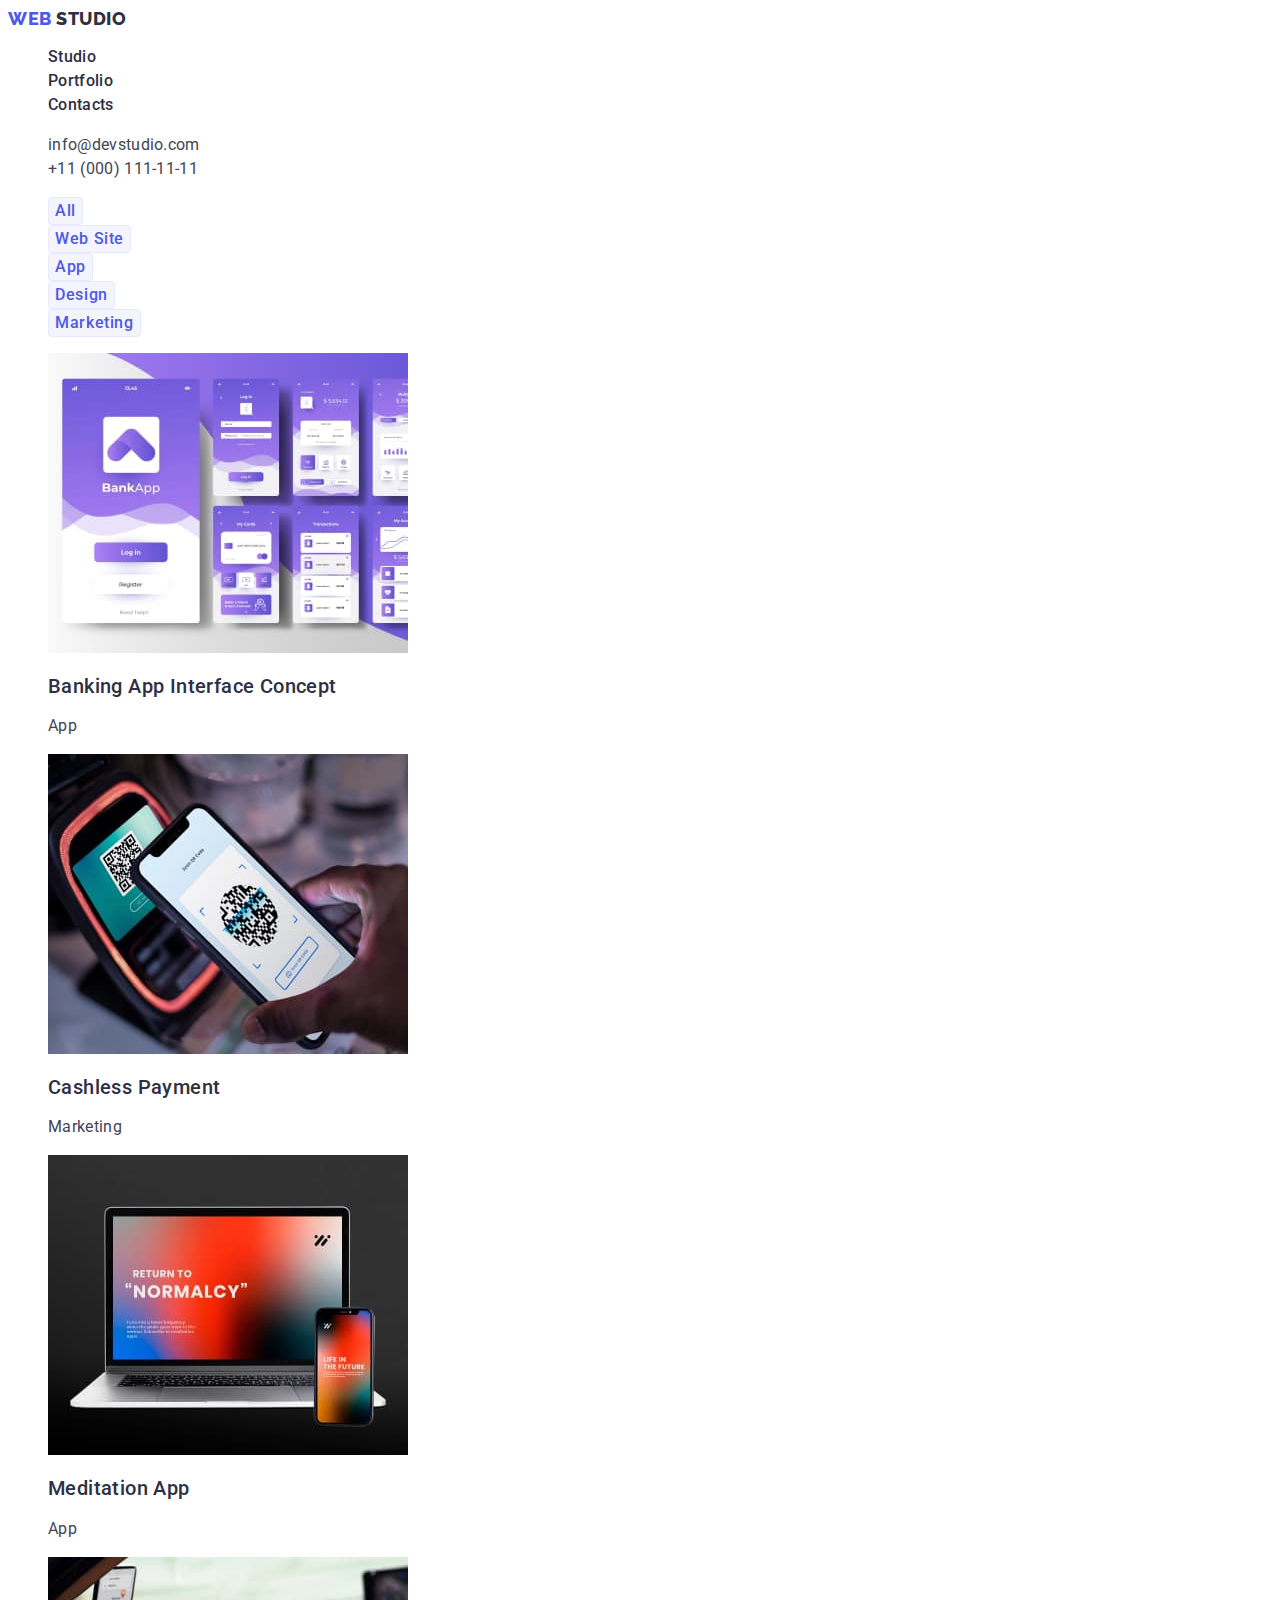
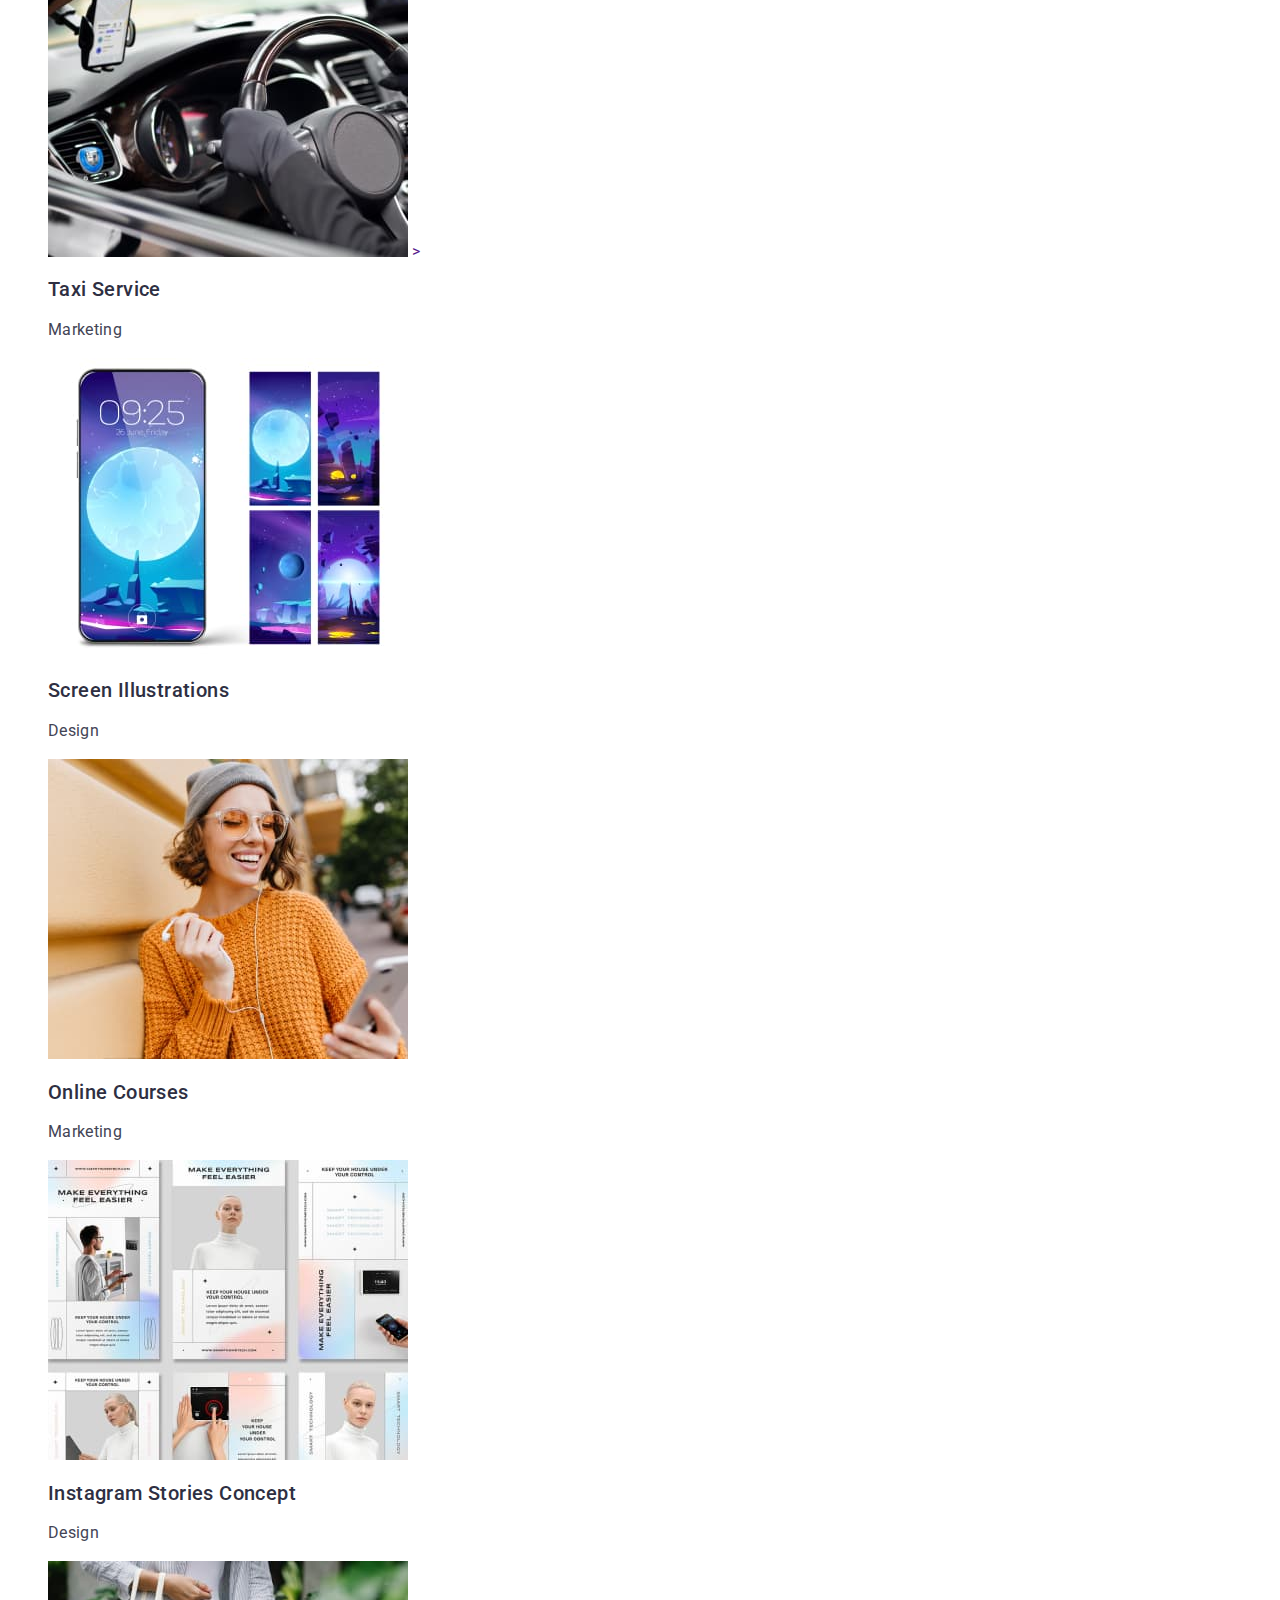
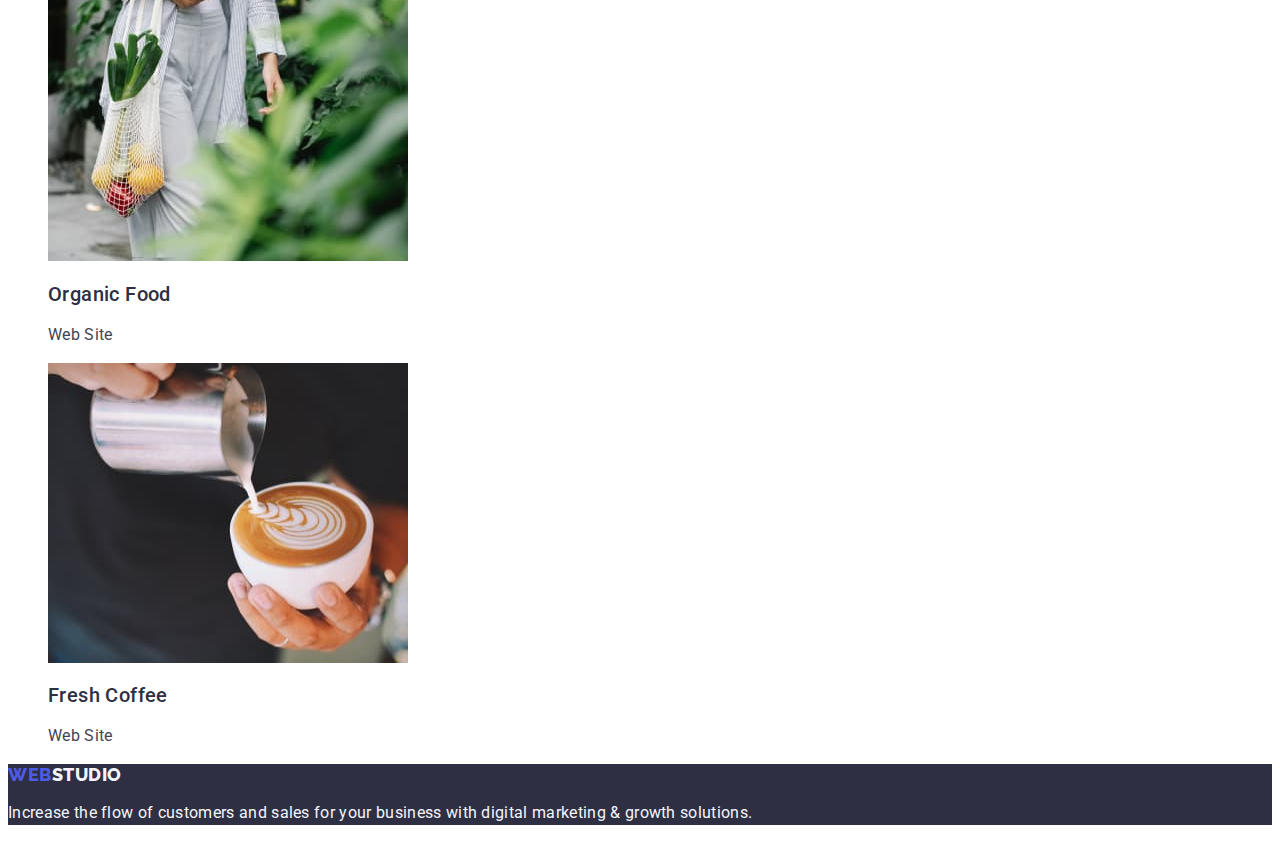
==== portfolio.html @ cb77a083 "Initial commit" ====
<!DOCTYPE html>
<html lang="en">
	<head>
		<meta charset="UTF-8" />
		<meta http-equiv="X-UA-Compatible" content="IE=edge" />
		<meta name="viewport" content="width=device-width, initial-scale=1.0" />
		<title>Portfolio</title>
		<link rel="preconnect" href="https://fonts.googleapis.com" />
		<link rel="preconnect" href="https://fonts.gstatic.com" crossorigin />
		<link
			href="https://fonts.googleapis.com/css2?family=Raleway:wght@800&family=Roboto:wght@400;500;700&display=swap"
			rel="stylesheet"
		/>
		<link rel="stylesheet" href="./css/styles.css" />
	</head>
	<body>
		<!--Шапка-->
		<header class="header">
			<nav class="header-navigation link">
				<a class="link header-logoweb" href="./index.html">Web <span class="header-logostudio">Studio</span></a>
				<ul class="header-list list">
					<li class="link"><a class="head-link link" href="./index.html">Studio</a></li>
					<li class="link"><a class="head-link link" href="./portfolio.html">Portfolio</a></li>
					<li class="link"><a class="head-link link" href="">Contacts</a></li>
				</ul>
			</nav>
			<address class="contact">
				<ul class="list">
					<li><a class="contact link" href="mailto:info@devstudio.com">info@devstudio.com</a></li>
					<li><a class="contact link" href="tel:+110001111111">+11 (000) 111-11-11</a></li>
				</ul>
			</address>
		</header>
		<main>
			<!-- секція 1-------------------------------------------------------->
			<section class="work">
				<h1 hidden>filter</h1>
				<!-- кнопки -->
				<ul class="work-list list">
					<li class="work-item"><button type="button" class="portfolio-btn">All</button></li>
					<li class="work-item"><button type="button" class="portfolio-btn">Web Site</button></li>
					<li class="work-item"><button type="button" class="portfolio-btn">App</button></li>
					<li class="work-item"><button type="button" class="portfolio-btn">Design</button></li>
					<li class="work-item"><button type="button" class="portfolio-btn">Marketing</button></li>
				</ul>
				<!--картинки 9--------------------------------------------------------- -->
				<ul class="services-list list">
					<li class="services-item item">
						<a href="" class="services-link link">
							<img src="./images/portfolio/img_1.jpg" alt="Banking App Interface Concept" width="360" height="300" />
							<h2 class="services-title">Banking App Interface Concept</h2>
							<p class="services-text">App</p></a
						></li
					>
					<li class="services-item item">
						<a href="" class="services-link link">
							<img src="./images/portfolio/img_2.jpg" alt="Cashless Payment" width="360" height="300" />
							<h2 class="services-title">Cashless Payment</h2>
							<p class="services-text">Marketing</p></a
						></li
					>
					<li class="services-item item">
						<a href="" class="services-link link">
							<img src="./images/portfolio/img_3.jpg" alt="Meditaion App" width="360" height="300" />
							<h2 class="services-title">Meditation App</h2>
							<p class="services-text">App</p></a
						></li
					>
					<li class="services-item item">
						<a href="" class="services-link link">
							<img src="./images/portfolio/img_4.jpg" alt="Taxi Service" width="360" height="300" />
							> <h2 class="services-title">Taxi Service</h2> <p class="services-text">Marketing</p></a
						></li
					>
					<li class="services-item item">
						<a href="" class="services-link link">
							<img src="./images/portfolio/img_5.jpg" alt="Screen Illustrations" width="360" height="300" />
							<h2 class="services-title">Screen Illustrations</h2>
							<p class="services-text">Design</p></a
						></li
					>
					<li class="services-item item">
						<a href="" class="services-link link">
							<img src="./images/portfolio/img_6.jpg" alt="Online Courses" width="360" height="300" />
							<h2 class="services-title">Online Courses</h2>
							<p class="services-text"> Marketing</p></a
						></li
					>
					<li class="services-item item">
						<a href="" class="services-link link">
							<img src="./images/portfolio/img_7.jpg" alt="Instagram Stories Concept" width="360" height="300" />
							<h2 class="services-title">Instagram Stories Concept</h2>
							<p class="services-text">Design</p></a
						></li
					>
					<li class="services-item item">
						<a href="" class="services-link link">
							<img src="./images/portfolio/img_8.jpg" alt="Organic Food" width="360" height="300" />
							<h2 class="services-title">Organic Food</h2>
							<p class="services-text">Web Site</p></a
						></li
					>
					<li class="services-item item">
						<a href="" class="services-link link">
							<img src="./images/portfolio/img_9.jpg" alt="Fresh Coffee" width="360" height="300" />
							<h2 class="services-title">Fresh Coffee</h2>
							<p class="services-text">Web Site</p></a
						></li
					>
				</ul>
			</section>
		</main>
		<footer class="footer">
			<a class="link header-logoweb" href="./index.html">Web<span class="header-logostudio-w">Studio</span></a>
			<p class="end-text"
				>Increase the flow of customers and sales for your business with digital marketing & growth solutions.</p
			>
		</footer>
	</body>
</html>
---- css/styles.css ----
body {
	font-family: "Roboto", sans-serif;
	background-color: var(--hero-title-color);
	color: #434455;
}
.list {
	list-style: none;
}
.link {
	text-decoration: none;
}
:root {
	--basic-color: #e5e5e5;
	--logoweb-color: #4d5ae5;
	--logostudio-color: #2e2f42;
	--logostudio-w-color: #f4f4fd;
	--contakt-color: #434455;
	--hero-title-color: #ffffff;
	--hero-btn-background-hover: #404bbf;
}
/* Шапка ----------------------------------------------------*/

.header {
}
.header-navigation {
}
.header-logoweb,
.header-logostudio,
.header-logostudio-w {
	font-family: "Raleway", sans-serif;
	font-weight: 800;
	font-size: 18px;
	line-height: 1.17;
	letter-spacing: 0.03em;
	text-transform: uppercase;
	color: var(--logoweb-color);
	display: inline;
}

.header-logostudio {
	color: var(--logostudio-color);
}
.header-logostudio-w {
	color: var(--logostudio-w-color);
}

address {
	font-style: normal;
}
.head-link {
	font-weight: 500;
	font-size: 16px;
	line-height: 1.5;
	letter-spacing: 0.02em;
	color: var(--logostudio-color);
}
.head-link:hover,
.head-link:focus {
	background: var(--hero-title-color);
	color: var(--hero-btn-background-hover);
	color: var(--hero-btn-background-hover);
}
.contact:hover,
.contact:focus {
	color: var(--hero-btn-background-hover);
}
.contact {
	font-weight: 400;
	font-size: 16px;
	line-height: 1.5;
	letter-spacing: 0.02em;
	color: var(--contakt-color);
}

/*  Section 1--------------------------------------------*/
.hero {
	background: var(--logostudio-color);
}
.hero-title {
	font-size: 56px;
	line-height: 1.07;
	letter-spacing: 0.02em;
	letter-spacing: 0.02em;
	text-align: center;
	color: var(--hero-title-color);
}
.hero-btn {
	font-family: inherit;
	font-weight: 500;
	font-size: 16px;
	line-height: 1.5;
	display: flex;
	align-items: center;
	letter-spacing: 0.04em;
	color: var(--hero-title-color);
	background: var(--logoweb-color);
	cursor: pointer;
}

.hero-btn:hover,
:focus {
	background: var(--hero-btn-background-hover);
}

/* --Section 2-------------------------------------------- */
.strategy {
	font-weight: 500;
	font-size: 20px;
	line-height: 1.2;
	letter-spacing: 0.02em;
	color: var(--logostudio-color);
}
.strategy-text {
	font-weight: 400;
	font-size: 16px;
	line-height: 1.5;
	letter-spacing: 0.02em;
	color: var(--contakt-color);
}
/* --Section 3--------------------------------------------*/
.work-title {
	font-weight: 700;
	font-size: 36px;
	line-height: 1.11;
	letter-spacing: 0.02em;
	text-transform: capitalize;
	color: var(--logostudio-color);
	text-align: center;
}
.work-item {
}
.work-list {
}
.work-link {
}
/* --Section 4--------------------------------------------*/
.team {
	background: var(--logostudio-w-color);
}
.team-title {
	font-weight: 700;
	font-size: 20px;
	line-height: 1.11;
	font-size: 36px;
	letter-spacing: 0.02em;
	text-align: center;
	text-transform: capitalize;
	text-align: center;
	color: var(--logostudio-color);
}
.team-photo {
	background: var(--hero-title-color);
}
.team-name {
	font-weight: 500;
	font-size: 20px;
	line-height: 1.2;
	letter-spacing: 0.02em;
	color: var(--logostudio-color);
}
.team-description {
	font-size: 16px;
	line-height: 24px;
	letter-spacing: 0.02em;
	color: var(--contakt-color);
}
/* footer -----------------------------------------------*/
.footer {
	background: var(--logostudio-color);
}

.header-logostudio-w {
	color: var(--logostudio-w-color);
}
.end-text {
	font-size: 16px;
	line-height: 24px;
	letter-spacing: 0.02em;
	color: var(--logostudio-w-color);
}
/* Портфоліо------------------------------------------- */
.item {
	list-style: none;
}
.portfolio-btn {
	font-family: "Roboto", sans-serif;
	font-weight: 500;
	font-size: 16px;
	line-height: 1.5;
	letter-spacing: 0.04em;
	background-color: var(--logostudio-w-color);
	color: var(--logoweb-color);
	border: 1px solid #e7e9fc;
	border-radius: 4px;
	cursor: pointer;
}
.portfolio-btn:hover {
	background: var(--hero-btn-background-hover);
	color: var(--hero-title-color);
}

.portfolio-btn:focus {
	background: var(--hero-btn-background-hover);
	color: var(--hero-title-color);
}
.services-item {
	text-decoration: none;
}
.services-title {
	font-weight: 500;
	font-size: 20px;
	line-height: 1.2;
	letter-spacing: 0.02em;
	color: var(--logostudio-color);
}
.services-text {
	font-size: 16px;
	line-height: 1.5;
	letter-spacing: 0.02em;
	color: var(--contakt-color);
}
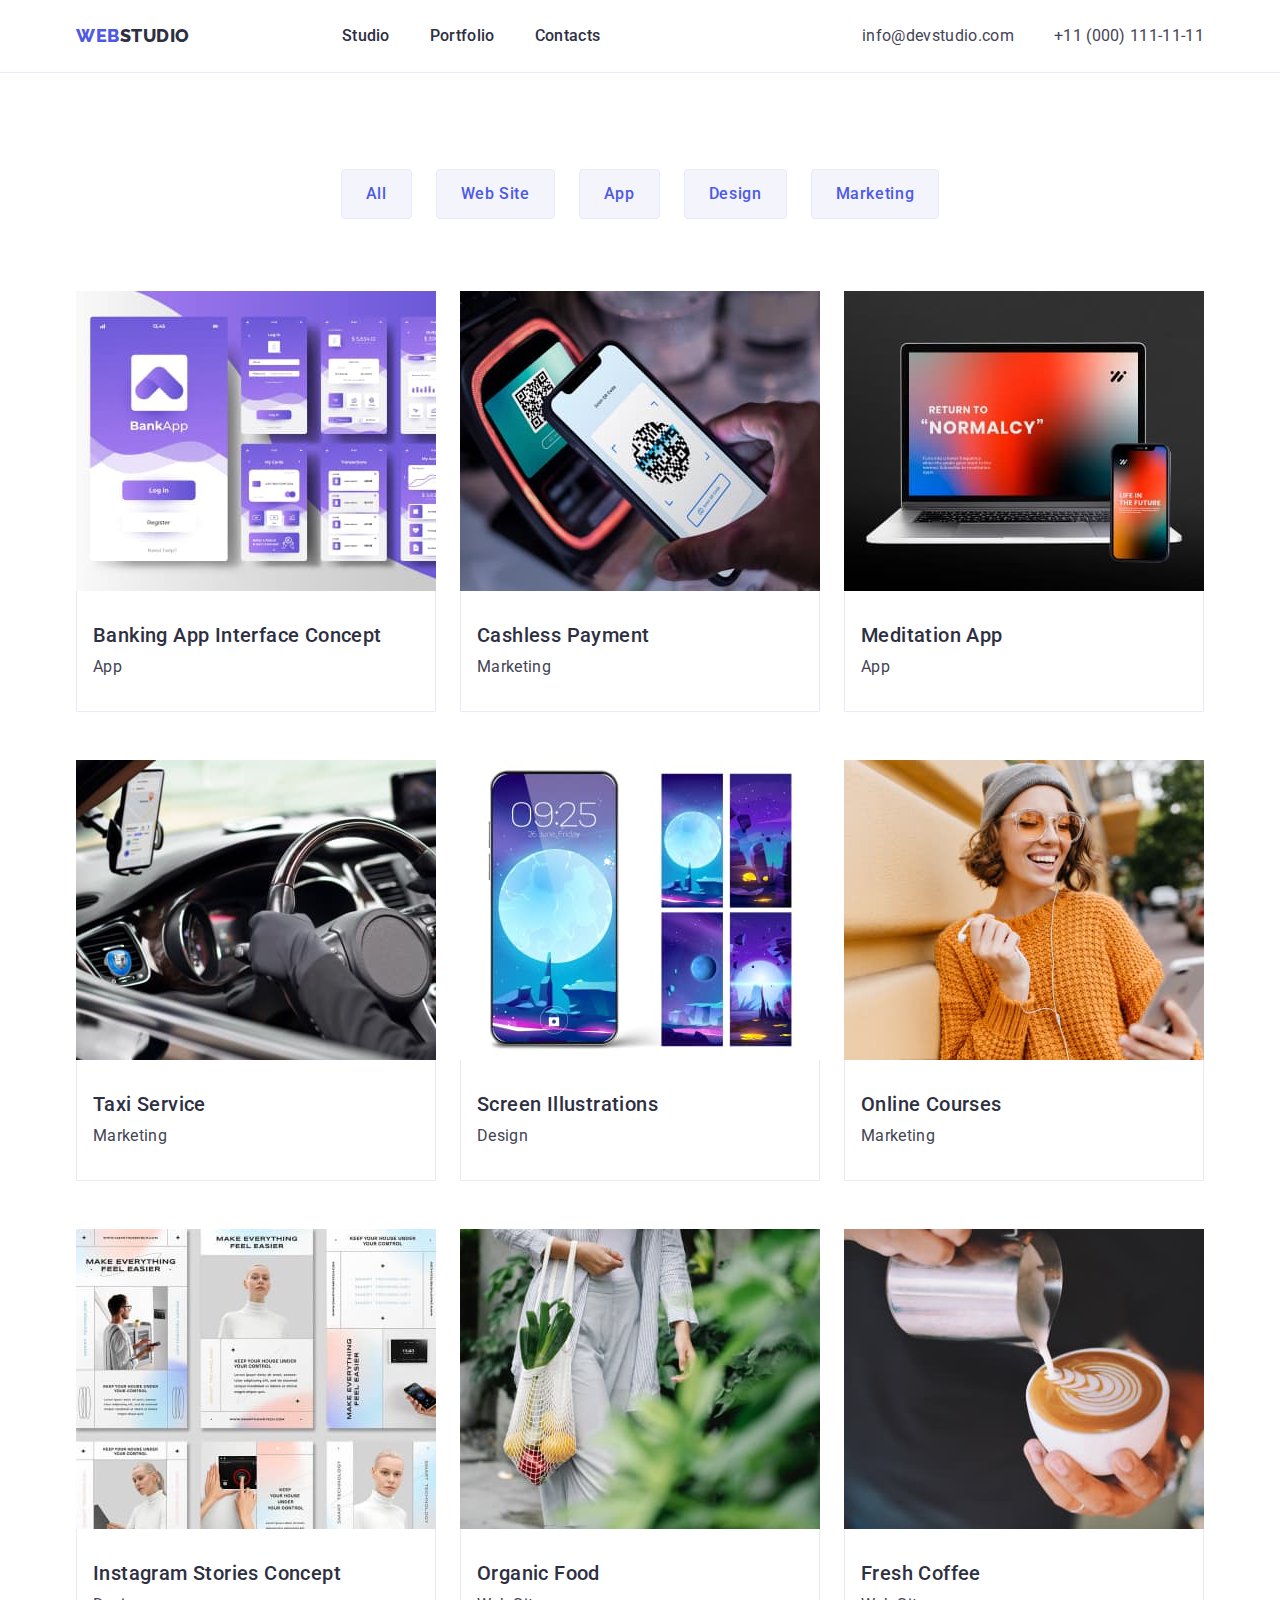
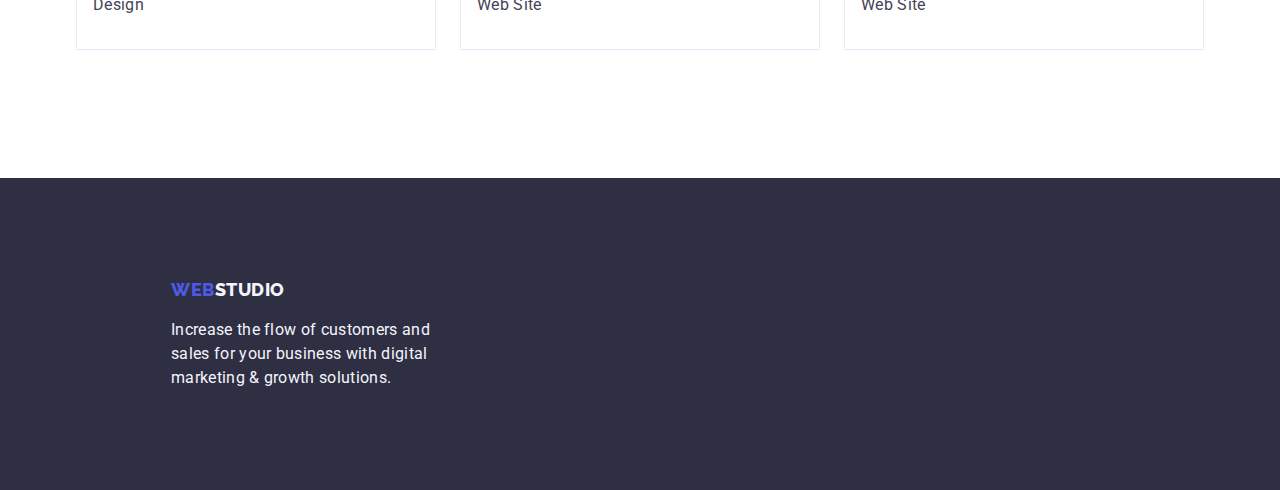
==== commit 7ea4392f: "блоки" ====
--- a/portfolio.html
+++ b/portfolio.html
@@ -11,110 +11,122 @@
 			href="https://fonts.googleapis.com/css2?family=Raleway:wght@800&family=Roboto:wght@400;500;700&display=swap"
 			rel="stylesheet"
 		/>
+		<link
+			href="
+https://cdn.jsdelivr.net/npm/modern-normalize@1.1.0/modern-normalize.min.css
+"
+			rel="stylesheet"
+		/>
 		<link rel="stylesheet" href="./css/styles.css" />
 	</head>
 	<body>
 		<!--Шапка-->
 		<header class="header">
-			<nav class="header-navigation link">
-				<a class="link header-logoweb" href="./index.html">Web <span class="header-logostudio">Studio</span></a>
-				<ul class="header-list list">
-					<li class="link"><a class="head-link link" href="./index.html">Studio</a></li>
-					<li class="link"><a class="head-link link" href="./portfolio.html">Portfolio</a></li>
-					<li class="link"><a class="head-link link" href="">Contacts</a></li>
-				</ul>
-			</nav>
-			<address class="contact">
-				<ul class="list">
-					<li><a class="contact link" href="mailto:info@devstudio.com">info@devstudio.com</a></li>
-					<li><a class="contact link" href="tel:+110001111111">+11 (000) 111-11-11</a></li>
-				</ul>
-			</address>
+			<div class="conteiner header-conteiner">
+				<nav class="header-navigation link">
+					<a class="link header-logoweb" href="./index.html">Web<span class="header-logostudio">Studio</span></a>
+					<ul class="header-list list">
+						<li class="link"><a class="head-link link" href="./index.html">Studio</a></li>
+						<li class="link"><a class="head-link link" href="./portfolio.html">Portfolio</a></li>
+						<li class="link"><a class="head-link link" href="">Contacts</a></li>
+					</ul>
+				</nav>
+				<address class="contact">
+					<ul class="list contact-adress">
+						<li><a class="contact link" href="mailto:info@devstudio.com">info@devstudio.com</a></li>
+						<li><a class="contact link" href="tel:+110001111111">+11 (000) 111-11-11</a></li>
+					</ul>
+				</address>
+			</div>
 		</header>
 		<main>
 			<!-- секція 1-------------------------------------------------------->
 			<section class="work">
-				<h1 hidden>filter</h1>
-				<!-- кнопки -->
-				<ul class="work-list list">
-					<li class="work-item"><button type="button" class="portfolio-btn">All</button></li>
-					<li class="work-item"><button type="button" class="portfolio-btn">Web Site</button></li>
-					<li class="work-item"><button type="button" class="portfolio-btn">App</button></li>
-					<li class="work-item"><button type="button" class="portfolio-btn">Design</button></li>
-					<li class="work-item"><button type="button" class="portfolio-btn">Marketing</button></li>
-				</ul>
-				<!--картинки 9--------------------------------------------------------- -->
-				<ul class="services-list list">
-					<li class="services-item item">
-						<a href="" class="services-link link">
-							<img src="./images/portfolio/img_1.jpg" alt="Banking App Interface Concept" width="360" height="300" />
-							<h2 class="services-title">Banking App Interface Concept</h2>
-							<p class="services-text">App</p></a
-						></li
-					>
-					<li class="services-item item">
-						<a href="" class="services-link link">
-							<img src="./images/portfolio/img_2.jpg" alt="Cashless Payment" width="360" height="300" />
-							<h2 class="services-title">Cashless Payment</h2>
-							<p class="services-text">Marketing</p></a
-						></li
-					>
-					<li class="services-item item">
-						<a href="" class="services-link link">
-							<img src="./images/portfolio/img_3.jpg" alt="Meditaion App" width="360" height="300" />
-							<h2 class="services-title">Meditation App</h2>
-							<p class="services-text">App</p></a
-						></li
-					>
-					<li class="services-item item">
-						<a href="" class="services-link link">
-							<img src="./images/portfolio/img_4.jpg" alt="Taxi Service" width="360" height="300" />
-							> <h2 class="services-title">Taxi Service</h2> <p class="services-text">Marketing</p></a
-						></li
-					>
-					<li class="services-item item">
-						<a href="" class="services-link link">
-							<img src="./images/portfolio/img_5.jpg" alt="Screen Illustrations" width="360" height="300" />
-							<h2 class="services-title">Screen Illustrations</h2>
-							<p class="services-text">Design</p></a
-						></li
-					>
-					<li class="services-item item">
-						<a href="" class="services-link link">
-							<img src="./images/portfolio/img_6.jpg" alt="Online Courses" width="360" height="300" />
-							<h2 class="services-title">Online Courses</h2>
-							<p class="services-text"> Marketing</p></a
-						></li
-					>
-					<li class="services-item item">
-						<a href="" class="services-link link">
-							<img src="./images/portfolio/img_7.jpg" alt="Instagram Stories Concept" width="360" height="300" />
-							<h2 class="services-title">Instagram Stories Concept</h2>
-							<p class="services-text">Design</p></a
-						></li
-					>
-					<li class="services-item item">
-						<a href="" class="services-link link">
-							<img src="./images/portfolio/img_8.jpg" alt="Organic Food" width="360" height="300" />
-							<h2 class="services-title">Organic Food</h2>
-							<p class="services-text">Web Site</p></a
-						></li
-					>
-					<li class="services-item item">
-						<a href="" class="services-link link">
-							<img src="./images/portfolio/img_9.jpg" alt="Fresh Coffee" width="360" height="300" />
-							<h2 class="services-title">Fresh Coffee</h2>
-							<p class="services-text">Web Site</p></a
-						></li
-					>
-				</ul>
+				<div class="conteiner">
+					<h1 class="visuaiiy-hidden">filter</h1>
+					<!-- кнопки -->
+					<ul class="work-list list">
+						<li class="work-item"><button type="button" class="portfolio-btn">All</button></li>
+						<li class="work-item"><button type="button" class="portfolio-btn">Web Site</button></li>
+						<li class="work-item"><button type="button" class="portfolio-btn">App</button></li>
+						<li class="work-item"><button type="button" class="portfolio-btn">Design</button></li>
+						<li class="work-item"><button type="button" class="portfolio-btn">Marketing</button></li>
+					</ul>
+					<!--картинки 9--------------------------------------------------------- -->
+					<ul class="services-list list">
+						<li class="services-item item">
+							<a href="" class="services-link link">
+								<img src="./images/portfolio/img_1.jpg" alt="Banking App Interface Concept" width="360" height="300" />
+								<div class="content"><h2 class="services-title">Banking App Interface Concept</h2>
+								<p class="services-text">App</p></a
+							></div></li
+						>
+						<li class="services-item item">
+							<a href="" class="services-link link">
+								<img src="./images/portfolio/img_2.jpg" alt="Cashless Payment" width="360" height="300" />
+								<div class="content"><h2 class="services-title">Cashless Payment</h2>
+								<p class="services-text">Marketing</p></a
+							></div></li
+						>
+						<li class="services-item item">
+							<a href="" class="services-link link">
+								<img src="./images/portfolio/img_3.jpg" alt="Meditaion App" width="360" height="300" />
+								<div class="content"><h2 class="services-title">Meditation App</h2>
+								<p class="services-text">App</p></a
+							></div></li
+						>
+						<li class="services-item item">
+							<a href="" class="services-link link">
+								<img src="./images/portfolio/img_4.jpg" alt="Taxi Service" width="360" height="300" />
+								<div class="content"><h2 class="services-title">Taxi Service</h2> <p class="services-text">Marketing</p></a
+							></div></li
+						>
+						<li class="services-item item">
+							<a href="" class="services-link link">
+								<img src="./images/portfolio/img_5.jpg" alt="Screen Illustrations" width="360" height="300" />
+								<div class="content"><h2 class="services-title">Screen Illustrations</h2>
+								<p class="services-text">Design</p></a
+							></div></li
+						>
+						<li class="services-item item">
+							<a href="" class="services-link link">
+								<img src="./images/portfolio/img_6.jpg" alt="Online Courses" width="360" height="300" />
+								<div class="content"><h2 class="services-title">Online Courses</h2>
+								<p class="services-text"> Marketing</p></a
+							></div></li
+						>
+						<li class="services-item item">
+							<a href="" class="services-link link">
+								<img src="./images/portfolio/img_7.jpg" alt="Instagram Stories Concept" width="360" height="300" />
+								<div class="content"><h2 class="services-title">Instagram Stories Concept</h2>
+								<p class="services-text">Design</p></a
+							></div></li
+						>
+						<li class="services-item item">
+							<a href="" class="services-link link">
+								<img src="./images/portfolio/img_8.jpg" alt="Organic Food" width="360" height="300" />
+								<div class="content"><h2 class="services-title">Organic Food</h2>
+								<p class="services-text">Web Site</p></a>
+							</div></li
+						>
+						<li class="services-item item">
+							<a href="" class="services-link link">
+								<img src="./images/portfolio/img_9.jpg" alt="Fresh Coffee" width="360" height="300" />
+								<div class="content"><h2 class="services-title">Fresh Coffee</h2>
+								<p class="services-text">Web Site</p></a
+							></div></li
+						>
+					</ul>
+				</div>
 			</section>
 		</main>
-		<footer class="footer">
-			<a class="link header-logoweb" href="./index.html">Web<span class="header-logostudio-w">Studio</span></a>
-			<p class="end-text"
-				>Increase the flow of customers and sales for your business with digital marketing & growth solutions.</p
-			>
+		<footer class="footer section">
+			<div class="conteiner">
+				<a class="link header-logoweb" href="./index.html">Web<span class="header-logostudio-w">Studio</span></a>
+				<p class="end-text"
+					>Increase the flow of customers and sales for your business with digital marketing & growth solutions.</p
+				>
+			</div>
 		</footer>
 	</body>
 </html>
--- a/css/styles.css
+++ b/css/styles.css
@@ -9,6 +9,28 @@
 .link {
 	text-decoration: none;
 }
+h1,
+h2,
+h3,
+h4,
+h5,
+h6,
+p {
+	margin-top: 0;
+	margin-bottom: 0;
+}
+ul,
+ol {
+	margin-top: 0;
+	margin-bottom: 0;
+	padding-left: 0;
+}
+img {
+	display: block;
+	max-width: 100%;
+	height: auto;
+}
+
 :root {
 	--basic-color: #e5e5e5;
 	--logoweb-color: #4d5ae5;
@@ -19,10 +41,51 @@
 	--hero-btn-background-hover: #404bbf;
 }
 /* Шапка ----------------------------------------------------*/
-
+.conteiner {
+	max-width: 1158px;
+	padding: 0 15px;
+	margin-right: auto;
+	margin-left: auto;
+}
+
+.section {
+	padding-top: 120px;
+	padding-bottom: 120px;
+}
+.visuaiiy-hidden {
+	position: absolute;
+	width: 1px;
+	height: 1px;
+	margin: -1px;
+	border: 0;
+	padding: 0;
+
+	white-space: nowrap;
+	clip-path: inset(100%);
+	clip: rect(0 0 0 0);
+	overflow: hidden;
+}
 .header {
+	padding: 24px 0;
+	border-bottom: 1px solid #e7e9fc;
 }
 .header-navigation {
+	display: flex;
+	align-items: center;
+}
+.header-list {
+	display: flex;
+	gap: 40px;
+}
+
+.contact-adress {
+	display: flex;
+	gap: 40px;
+}
+
+.header-conteiner {
+	display: flex;
+	justify-content: space-between;
 }
 .header-logoweb,
 .header-logostudio,
@@ -30,11 +93,12 @@
 	font-family: "Raleway", sans-serif;
 	font-weight: 800;
 	font-size: 18px;
-	line-height: 1.17;
+	line-height: 1.33;
 	letter-spacing: 0.03em;
 	text-transform: uppercase;
 	color: var(--logoweb-color);
 	display: inline;
+	margin-right: 76px;
 }
 
 .header-logostudio {
@@ -47,6 +111,7 @@
 address {
 	font-style: normal;
 }
+
 .head-link {
 	font-weight: 500;
 	font-size: 16px;
@@ -58,7 +123,6 @@
 .head-link:focus {
 	background: var(--hero-title-color);
 	color: var(--hero-btn-background-hover);
-	color: var(--hero-btn-background-hover);
 }
 .contact:hover,
 .contact:focus {
@@ -75,6 +139,12 @@
 /*  Section 1--------------------------------------------*/
 .hero {
 	background: var(--logostudio-color);
+	padding: 188px 0;
+}
+.hero-conteiner {
+	display: flex;
+	flex-direction: column;
+	align-items: center;
 }
 .hero-title {
 	font-size: 56px;
@@ -83,33 +153,49 @@
 	letter-spacing: 0.02em;
 	text-align: center;
 	color: var(--hero-title-color);
+	width: 496px;
+	margin-bottom: 48px;
 }
 .hero-btn {
 	font-family: inherit;
 	font-weight: 500;
 	font-size: 16px;
 	line-height: 1.5;
-	display: flex;
-	align-items: center;
 	letter-spacing: 0.04em;
 	color: var(--hero-title-color);
 	background: var(--logoweb-color);
 	cursor: pointer;
+	border-color: transparent;
+	border-radius: 4px;
+	border: none;
+	min-width: 169px;
+	padding: 16px 32px;
 }
 
 .hero-btn:hover,
 :focus {
 	background: var(--hero-btn-background-hover);
+	border-color: transparent;
 }
 
 /* --Section 2-------------------------------------------- */
+.strategy-list {
+	display: flex;
+	gap: 24px;
+	flex-wrap: wrap;
+}
 .strategy {
 	font-weight: 500;
 	font-size: 20px;
 	line-height: 1.2;
 	letter-spacing: 0.02em;
 	color: var(--logostudio-color);
-}
+	margin-bottom: 8px;
+}
+.strategy-item {
+	flex-basis: calc((100% - 72px) / 4);
+}
+
 .strategy-text {
 	font-weight: 400;
 	font-size: 16px;
@@ -118,6 +204,7 @@
 	color: var(--contakt-color);
 }
 /* --Section 3--------------------------------------------*/
+
 .work-title {
 	font-weight: 700;
 	font-size: 36px;
@@ -126,16 +213,27 @@
 	text-transform: capitalize;
 	color: var(--logostudio-color);
 	text-align: center;
+	margin-bottom: 72px;
 }
 .work-item {
 }
 .work-list {
+	display: flex;
+	gap: 24px;
+	flex-wrap: wrap;
 }
 .work-link {
+	flex-basis: calc((100% - 48px) / 3);
 }
 /* --Section 4--------------------------------------------*/
 .team {
 	background: var(--logostudio-w-color);
+	padding: 120px 0;
+}
+.team-link {
+	display: flex;
+	gap: 24px;
+	flex-wrap: wrap;
 }
 .team-title {
 	font-weight: 700;
@@ -147,26 +245,35 @@
 	text-transform: capitalize;
 	text-align: center;
 	color: var(--logostudio-color);
+	margin-bottom: 72px;
 }
 .team-photo {
 	background: var(--hero-title-color);
 }
+
 .team-name {
 	font-weight: 500;
 	font-size: 20px;
 	line-height: 1.2;
 	letter-spacing: 0.02em;
 	color: var(--logostudio-color);
+	margin-bottom: 8px;
+	text-align: center;
+	padding-top: 32px;
 }
 .team-description {
 	font-size: 16px;
 	line-height: 24px;
 	letter-spacing: 0.02em;
 	color: var(--contakt-color);
-}
+	text-align: center;
+	padding-bottom: 32px;
+}
+
 /* footer -----------------------------------------------*/
 .footer {
 	background: var(--logostudio-color);
+	padding: 100px 156px;
 }
 
 .header-logostudio-w {
@@ -174,9 +281,11 @@
 }
 .end-text {
 	font-size: 16px;
-	line-height: 24px;
+	line-height: 1.5;
 	letter-spacing: 0.02em;
 	color: var(--logostudio-w-color);
+	width: 274px;
+	margin-top: 16px;
 }
 /* Портфоліо------------------------------------------- */
 .item {
@@ -193,7 +302,17 @@
 	border: 1px solid #e7e9fc;
 	border-radius: 4px;
 	cursor: pointer;
-}
+	padding: 12px 24px 12px 24px;
+}
+.work-list {
+	display: flex;
+	justify-content: center;
+	margin-top: 96px;
+	gap: 24px;
+	margin-bottom: 72px;
+	flex-wrap: wrap;
+}
+
 .portfolio-btn:hover {
 	background: var(--hero-btn-background-hover);
 	color: var(--hero-title-color);
@@ -206,12 +325,14 @@
 .services-item {
 	text-decoration: none;
 }
+
 .services-title {
 	font-weight: 500;
 	font-size: 20px;
 	line-height: 1.2;
 	letter-spacing: 0.02em;
 	color: var(--logostudio-color);
+	margin-bottom: 8px;
 }
 .services-text {
 	font-size: 16px;
@@ -219,3 +340,18 @@
 	letter-spacing: 0.02em;
 	color: var(--contakt-color);
 }
+
+.services-list {
+	display: flex;
+	gap: 48px 24px;
+	flex-wrap: wrap;
+	padding-bottom: 128px;
+}
+.services-list > .services-item {
+	flex-basis: calc((100% - 48px) / 3);
+}
+.content {
+	border: 1px solid #e7e9fc;
+	border-top: 0;
+	padding: 32px 16px;
+}
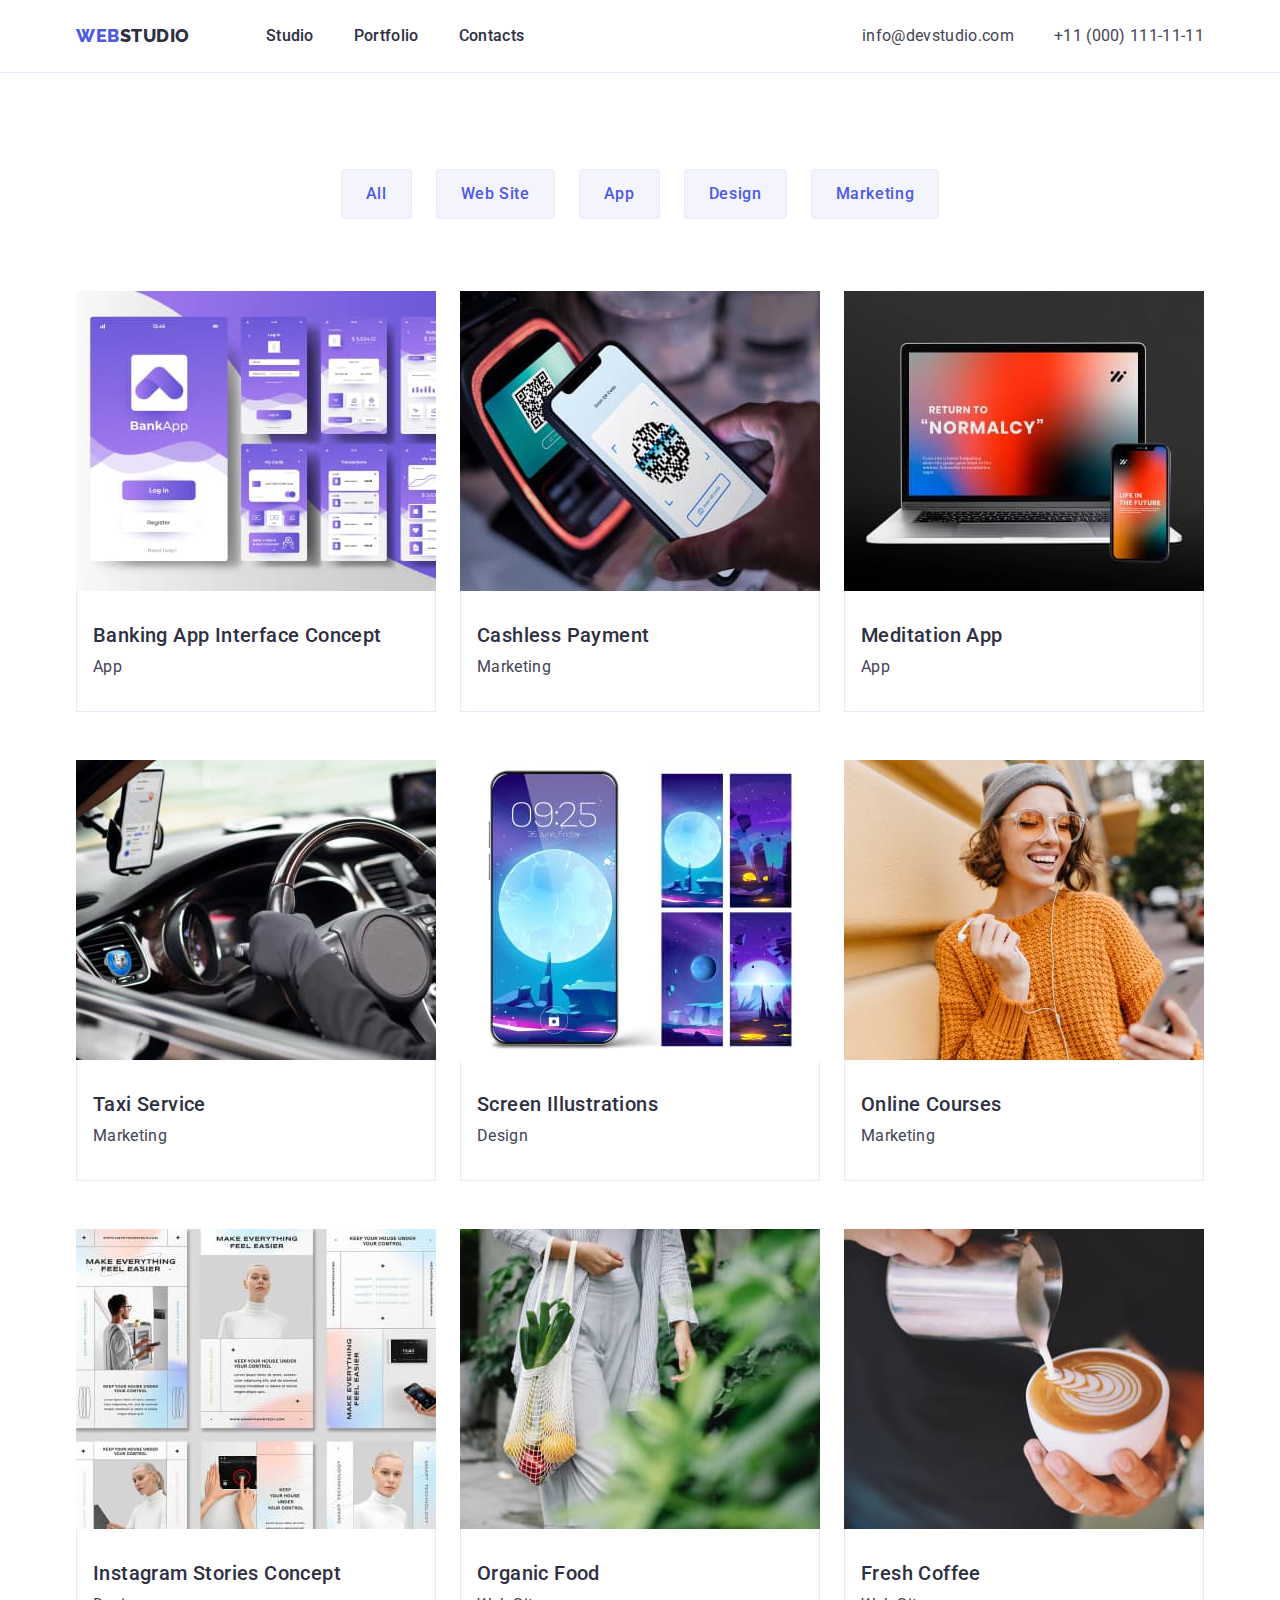
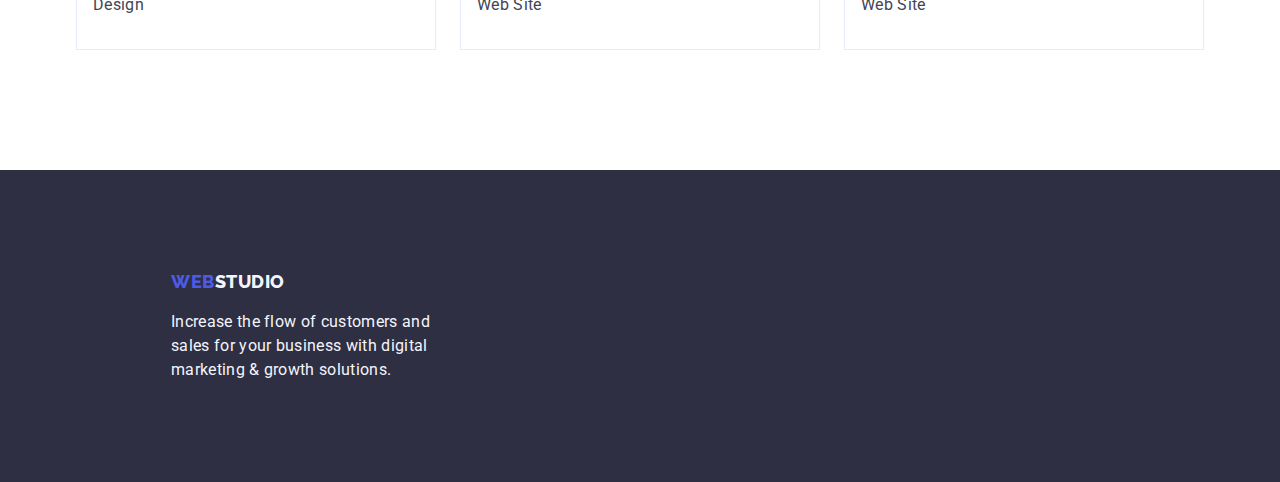
==== commit fd7a6d96: "виправлення" ====
--- a/portfolio.html
+++ b/portfolio.html
@@ -31,7 +31,7 @@
 						<li class="link"><a class="head-link link" href="">Contacts</a></li>
 					</ul>
 				</nav>
-				<address class="contact">
+				<address class="contact-list">
 					<ul class="list contact-adress">
 						<li><a class="contact link" href="mailto:info@devstudio.com">info@devstudio.com</a></li>
 						<li><a class="contact link" href="tel:+110001111111">+11 (000) 111-11-11</a></li>
@@ -41,11 +41,11 @@
 		</header>
 		<main>
 			<!-- секція 1-------------------------------------------------------->
-			<section class="work">
+			<section class="portfolio">
 				<div class="conteiner">
 					<h1 class="visuaiiy-hidden">filter</h1>
 					<!-- кнопки -->
-					<ul class="work-list list">
+					<ul class="portfolio-list list">
 						<li class="work-item"><button type="button" class="portfolio-btn">All</button></li>
 						<li class="work-item"><button type="button" class="portfolio-btn">Web Site</button></li>
 						<li class="work-item"><button type="button" class="portfolio-btn">App</button></li>
@@ -53,68 +53,61 @@
 						<li class="work-item"><button type="button" class="portfolio-btn">Marketing</button></li>
 					</ul>
 					<!--картинки 9--------------------------------------------------------- -->
-					<ul class="services-list list">
+					<ul class="services-list">
 						<li class="services-item item">
-							<a href="" class="services-link link">
-								<img src="./images/portfolio/img_1.jpg" alt="Banking App Interface Concept" width="360" height="300" />
-								<div class="content"><h2 class="services-title">Banking App Interface Concept</h2>
-								<p class="services-text">App</p></a
-							></div></li
+							<img src="./images/portfolio/img_1.jpg" alt="Banking App Interface Concept" width="360" height="300" />
+							<div class="content"
+								><h2 class="services-title">Banking App Interface Concept</h2> <p class="services-text">App</p></div
+							></li
 						>
 						<li class="services-item item">
-							<a href="" class="services-link link">
-								<img src="./images/portfolio/img_2.jpg" alt="Cashless Payment" width="360" height="300" />
-								<div class="content"><h2 class="services-title">Cashless Payment</h2>
-								<p class="services-text">Marketing</p></a
-							></div></li
+							<img src="./images/portfolio/img_2.jpg" alt="Cashless Payment" width="360" height="300" />
+							<div class="content"
+								><h2 class="services-title">Cashless Payment</h2> <p class="services-text">Marketing</p></div
+							></li
 						>
 						<li class="services-item item">
-							<a href="" class="services-link link">
-								<img src="./images/portfolio/img_3.jpg" alt="Meditaion App" width="360" height="300" />
-								<div class="content"><h2 class="services-title">Meditation App</h2>
-								<p class="services-text">App</p></a
-							></div></li
+							<img src="./images/portfolio/img_3.jpg" alt="Meditaion App" width="360" height="300" />
+							<div class="content"
+								><h2 class="services-title">Meditation App</h2> <p class="services-text">App</p></div
+							></li
 						>
 						<li class="services-item item">
-							<a href="" class="services-link link">
-								<img src="./images/portfolio/img_4.jpg" alt="Taxi Service" width="360" height="300" />
-								<div class="content"><h2 class="services-title">Taxi Service</h2> <p class="services-text">Marketing</p></a
-							></div></li
+							<img src="./images/portfolio/img_4.jpg" alt="Taxi Service" width="360" height="300" />
+							<div class="content"
+								><h2 class="services-title">Taxi Service</h2> <p class="services-text">Marketing</p></div
+							></li
 						>
 						<li class="services-item item">
-							<a href="" class="services-link link">
-								<img src="./images/portfolio/img_5.jpg" alt="Screen Illustrations" width="360" height="300" />
-								<div class="content"><h2 class="services-title">Screen Illustrations</h2>
-								<p class="services-text">Design</p></a
-							></div></li
+							<img src="./images/portfolio/img_5.jpg" alt="Screen Illustrations" width="360" height="300" />
+							<div class="content"
+								><h2 class="services-title">Screen Illustrations</h2> <p class="services-text">Design</p></div
+							></li
 						>
 						<li class="services-item item">
-							<a href="" class="services-link link">
-								<img src="./images/portfolio/img_6.jpg" alt="Online Courses" width="360" height="300" />
-								<div class="content"><h2 class="services-title">Online Courses</h2>
-								<p class="services-text"> Marketing</p></a
-							></div></li
+							<img src="./images/portfolio/img_6.jpg" alt="Online Courses" width="360" height="300" />
+							<div class="content"
+								><h2 class="services-title">Online Courses</h2> <p class="services-text"> Marketing</p></div
+							></li
 						>
 						<li class="services-item item">
-							<a href="" class="services-link link">
-								<img src="./images/portfolio/img_7.jpg" alt="Instagram Stories Concept" width="360" height="300" />
-								<div class="content"><h2 class="services-title">Instagram Stories Concept</h2>
-								<p class="services-text">Design</p></a
-							></div></li
+							<img src="./images/portfolio/img_7.jpg" alt="Instagram Stories Concept" width="360" height="300" />
+							<div class="content"
+								><h2 class="services-title">Instagram Stories Concept</h2> <p class="services-text">Design</p></div
+							></li
 						>
 						<li class="services-item item">
-							<a href="" class="services-link link">
-								<img src="./images/portfolio/img_8.jpg" alt="Organic Food" width="360" height="300" />
-								<div class="content"><h2 class="services-title">Organic Food</h2>
-								<p class="services-text">Web Site</p></a>
+							<img src="./images/portfolio/img_8.jpg" alt="Organic Food" width="360" height="300" />
+							<div class="content"
+								><h2 class="services-title">Organic Food</h2>
+								<p class="services-text">Web Site</p>
 							</div></li
 						>
 						<li class="services-item item">
-							<a href="" class="services-link link">
-								<img src="./images/portfolio/img_9.jpg" alt="Fresh Coffee" width="360" height="300" />
-								<div class="content"><h2 class="services-title">Fresh Coffee</h2>
-								<p class="services-text">Web Site</p></a
-							></div></li
+							<img src="./images/portfolio/img_9.jpg" alt="Fresh Coffee" width="360" height="300" />
+							<div class="content"
+								><h2 class="services-title">Fresh Coffee</h2> <p class="services-text">Web Site</p></div
+							></li
 						>
 					</ul>
 				</div>
--- a/css/styles.css
+++ b/css/styles.css
@@ -85,10 +85,8 @@
 
 .header-conteiner {
 	display: flex;
-	justify-content: space-between;
 }
 .header-logoweb,
-.header-logostudio,
 .header-logostudio-w {
 	font-family: "Raleway", sans-serif;
 	font-weight: 800;
@@ -108,8 +106,9 @@
 	color: var(--logostudio-w-color);
 }
 
-address {
+.contact-list {
 	font-style: normal;
+	margin-left: auto;
 }
 
 .head-link {
@@ -140,12 +139,9 @@
 .hero {
 	background: var(--logostudio-color);
 	padding: 188px 0;
-}
-.hero-conteiner {
-	display: flex;
-	flex-direction: column;
-	align-items: center;
-}
+	text-align: center;
+}
+
 .hero-title {
 	font-size: 56px;
 	line-height: 1.07;
@@ -153,7 +149,8 @@
 	letter-spacing: 0.02em;
 	text-align: center;
 	color: var(--hero-title-color);
-	width: 496px;
+	max-width: 496px;
+	margin: 0 auto;
 	margin-bottom: 48px;
 }
 .hero-btn {
@@ -182,7 +179,6 @@
 .strategy-list {
 	display: flex;
 	gap: 24px;
-	flex-wrap: wrap;
 }
 .strategy {
 	font-weight: 500;
@@ -215,12 +211,12 @@
 	text-align: center;
 	margin-bottom: 72px;
 }
-.work-item {
+.work {
+	padding-top: 0;
 }
 .work-list {
 	display: flex;
 	gap: 24px;
-	flex-wrap: wrap;
 }
 .work-link {
 	flex-basis: calc((100% - 48px) / 3);
@@ -243,12 +239,15 @@
 	letter-spacing: 0.02em;
 	text-align: center;
 	text-transform: capitalize;
-	text-align: center;
+
 	color: var(--logostudio-color);
 	margin-bottom: 72px;
 }
 .team-photo {
-	background: var(--hero-title-color);
+	background-color: var(--hero-title-color);
+	/* background: #FFFFFF; */
+	box-shadow: 0px 1px 6px rgba(46, 47, 66, 0.08), 0px 1px 1px rgba(46, 47, 66, 0.16), 0px 2px 1px rgba(46, 47, 66, 0.08);
+	border-radius: 0px 0px 4px 4px;
 }
 
 .team-name {
@@ -259,7 +258,6 @@
 	color: var(--logostudio-color);
 	margin-bottom: 8px;
 	text-align: center;
-	padding-top: 32px;
 }
 .team-description {
 	font-size: 16px;
@@ -267,13 +265,15 @@
 	letter-spacing: 0.02em;
 	color: var(--contakt-color);
 	text-align: center;
+}
+.text-a {
 	padding-bottom: 32px;
 }
-
 /* footer -----------------------------------------------*/
 .footer {
 	background: var(--logostudio-color);
-	padding: 100px 156px;
+	padding: 100px 0;
+	padding-left: 156px;
 }
 
 .header-logostudio-w {
@@ -290,6 +290,13 @@
 /* Портфоліо------------------------------------------- */
 .item {
 	list-style: none;
+}
+
+.portfolio-list {
+	display: flex;
+	justify-content: center;
+	margin-top: 96px;
+	gap: 24px;
 }
 .portfolio-btn {
 	font-family: "Roboto", sans-serif;
@@ -304,14 +311,6 @@
 	cursor: pointer;
 	padding: 12px 24px 12px 24px;
 }
-.work-list {
-	display: flex;
-	justify-content: center;
-	margin-top: 96px;
-	gap: 24px;
-	margin-bottom: 72px;
-	flex-wrap: wrap;
-}
 
 .portfolio-btn:hover {
 	background: var(--hero-btn-background-hover);
@@ -345,7 +344,8 @@
 	display: flex;
 	gap: 48px 24px;
 	flex-wrap: wrap;
-	padding-bottom: 128px;
+	padding-top: 72px;
+	padding-bottom: 120px;
 }
 .services-list > .services-item {
 	flex-basis: calc((100% - 48px) / 3);
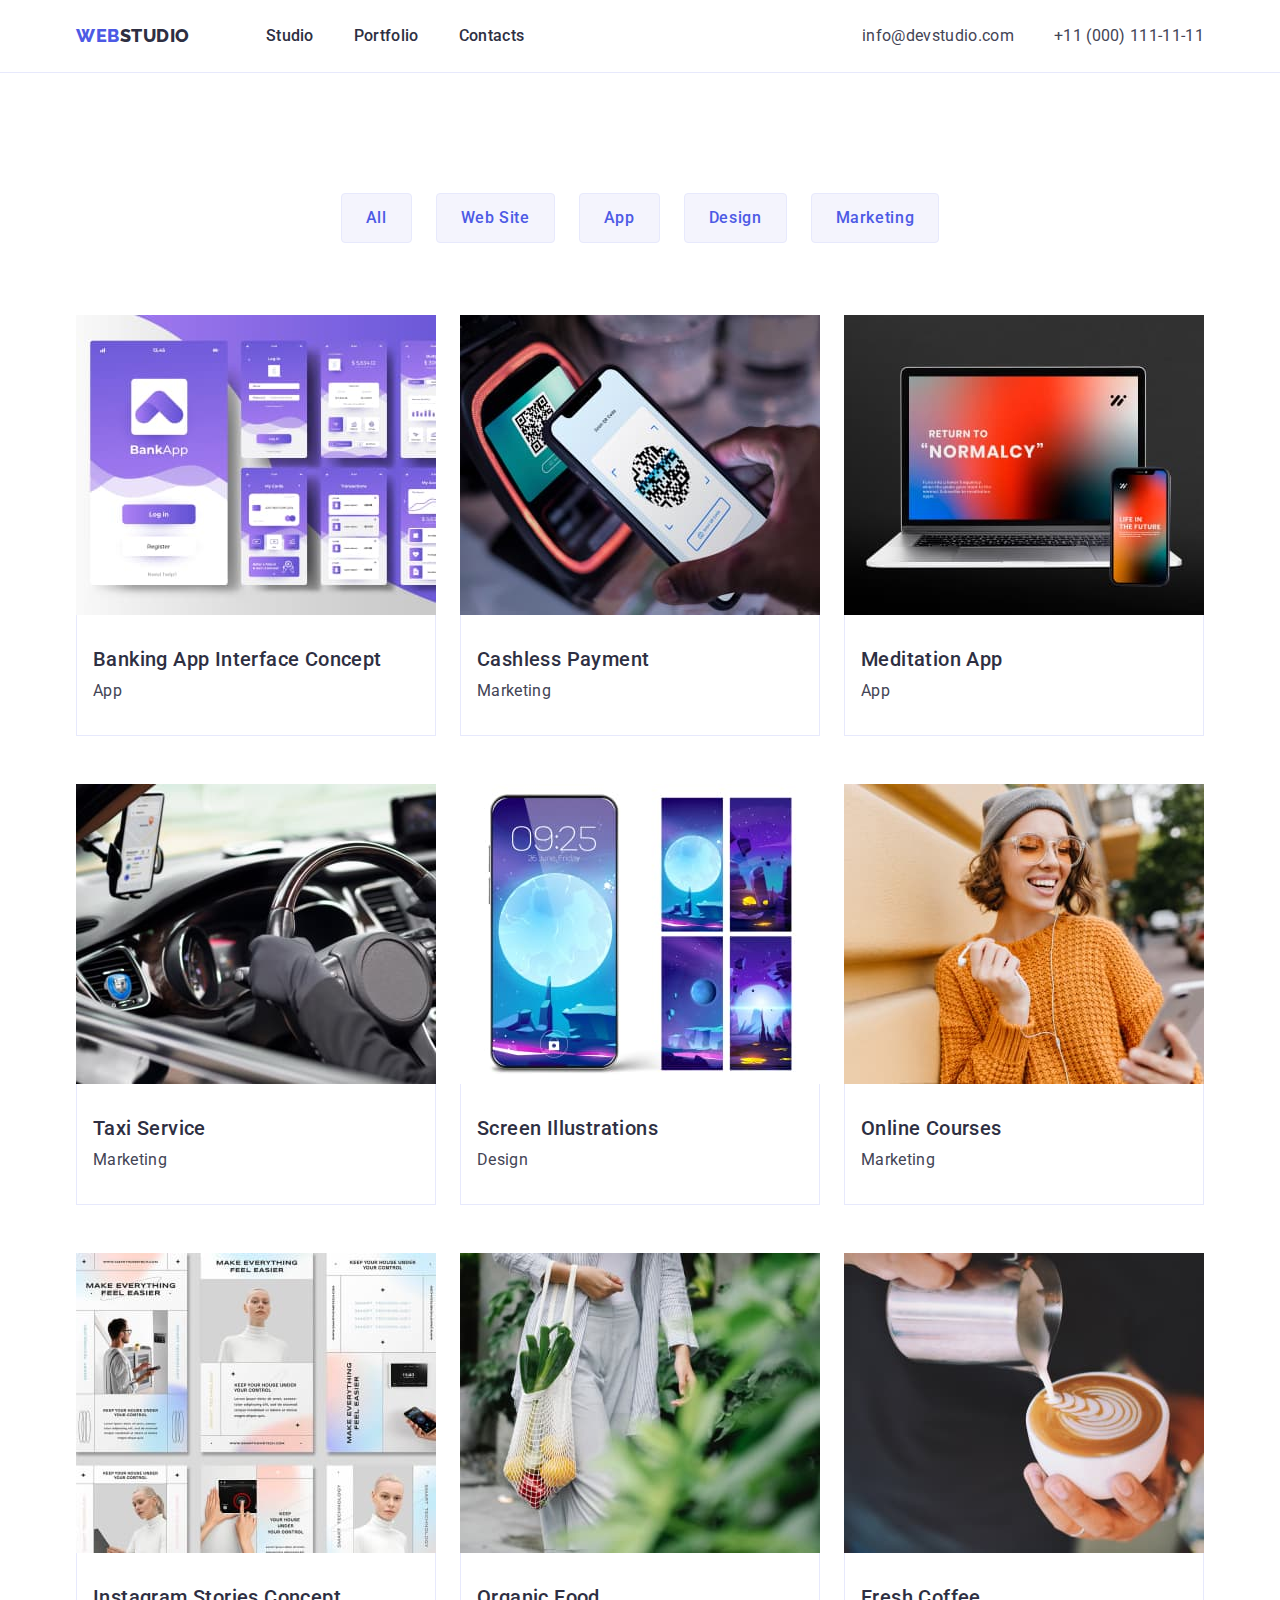
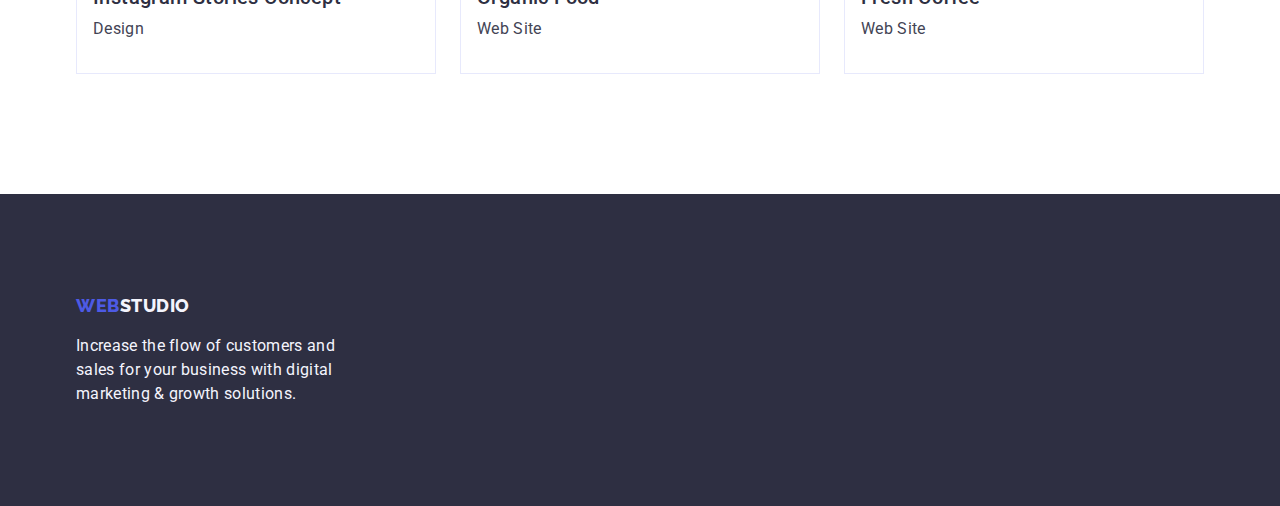
==== commit ab83042c: "доопрацювання" ====
--- a/portfolio.html
+++ b/portfolio.html
@@ -41,7 +41,7 @@
 		</header>
 		<main>
 			<!-- секція 1-------------------------------------------------------->
-			<section class="portfolio">
+			<section class="portfolio section">
 				<div class="conteiner">
 					<h1 class="visuaiiy-hidden">filter</h1>
 					<!-- кнопки -->
--- a/css/styles.css
+++ b/css/styles.css
@@ -267,13 +267,13 @@
 	text-align: center;
 }
 .text-a {
+	padding-top: 32px;
 	padding-bottom: 32px;
 }
 /* footer -----------------------------------------------*/
 .footer {
 	background: var(--logostudio-color);
 	padding: 100px 0;
-	padding-left: 156px;
 }
 
 .header-logostudio-w {
@@ -295,7 +295,6 @@
 .portfolio-list {
 	display: flex;
 	justify-content: center;
-	margin-top: 96px;
 	gap: 24px;
 }
 .portfolio-btn {
@@ -344,8 +343,7 @@
 	display: flex;
 	gap: 48px 24px;
 	flex-wrap: wrap;
-	padding-top: 72px;
-	padding-bottom: 120px;
+	margin-top: 72px;
 }
 .services-list > .services-item {
 	flex-basis: calc((100% - 48px) / 3);
